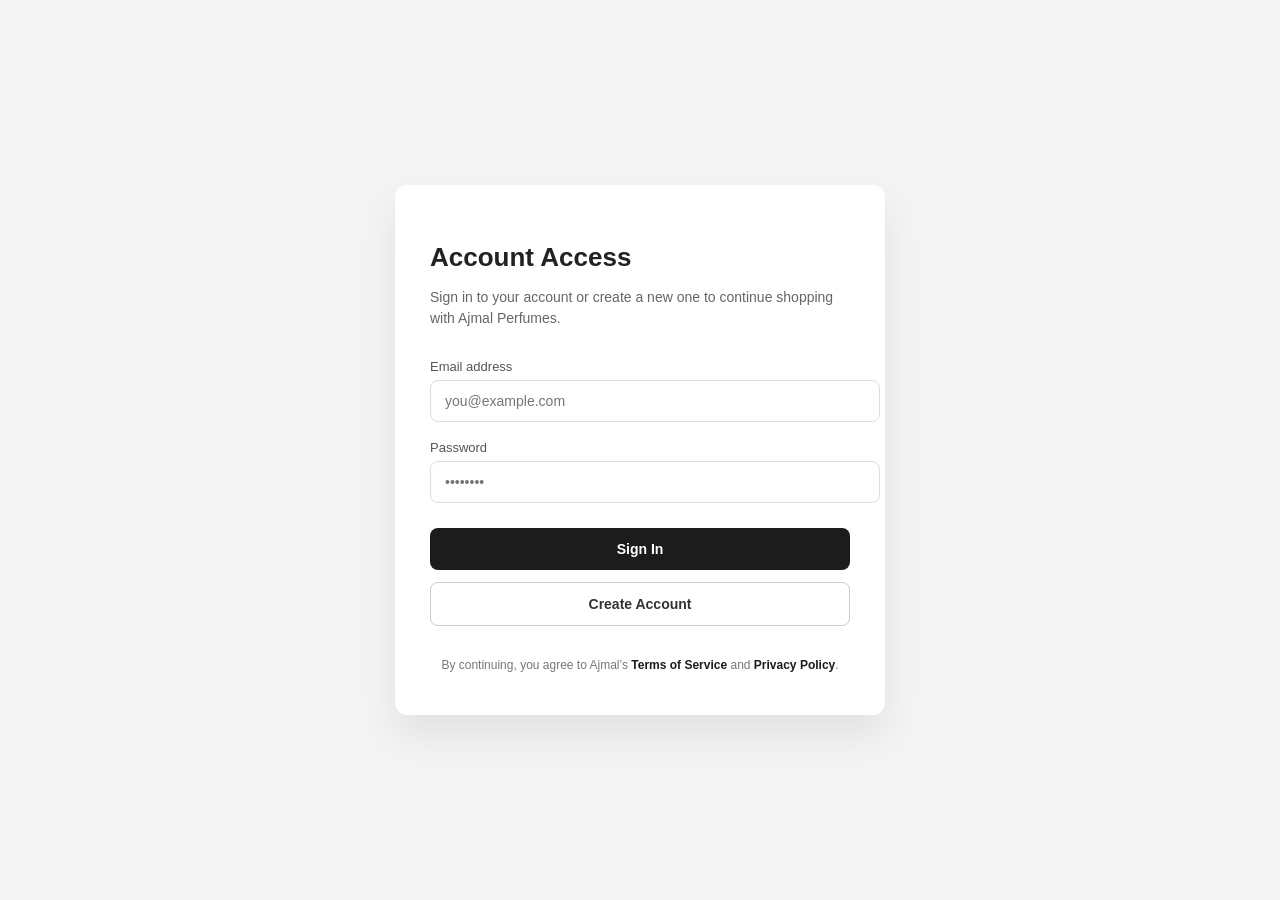
==== checkout.html @ 7a57c895 "Add files via upload" ====
<!DOCTYPE html>
<html lang="en">
<head>
    <meta charset="UTF-8">
    <title>Checkout | Ajmal Perfumes</title>
    <link rel="stylesheet" href="css/style.css">

    <style>
        .checkout-container {
            display: grid;
            grid-template-columns: 2fr 1fr;
            gap: 40px;
            margin-top: 40px;
        }

        .checkout-box {
            border: 1px solid #e5e5e5;
            border-radius: 10px;
            padding: 25px;
            background: #fff;
        }

        .checkout-box h3 {
            margin-bottom: 20px;
            font-size: 20px;
        }

        .checkout-box input,
        .checkout-box select {
            width: 100%;
            padding: 12px;
            margin-bottom: 15px;
            border: 1px solid #ddd;
            border-radius: 6px;
            font-size: 14px;
        }

        .order-item {
            display: flex;
            align-items: center;
            gap: 15px;
            margin-bottom: 15px;
        }

        .order-item img {
            width: 70px;
            height: 70px;
            object-fit: cover;
            border-radius: 6px;
        }

        .order-total {
            border-top: 1px solid #ddd;
            padding-top: 15px;
            margin-top: 15px;
            font-size: 16px;
        }

        .place-order-btn {
            width: 100%;
            padding: 14px;
            font-size: 15px;
            margin-top: 15px;
        }

        @media(max-width: 900px) {
            .checkout-container {
                grid-template-columns: 1fr;
            }
        }
    </style>
</head>
<body>

<!-- NAV -->
<nav>
    <a href="index.html">Home</a>
    <a href="products.html">Collections</a>
    <a href="cart.html">Cart</a>
</nav>

<section class="container">
    <h2>Checkout</h2>

    <div class="checkout-container">

        <!-- LEFT : SHIPPING + PAYMENT -->
        <div class="checkout-box">
            <h3>Shipping Details</h3>

            <input id="name" placeholder="Full Name">
            <input id="email" placeholder="Email">
            <input id="address" placeholder="Address">
            <input id="city" placeholder="City">
            <input id="pincode" placeholder="Pincode">

            <h3 style="margin-top:30px;">Payment Method</h3>

            <select id="payment">
                <option value="">Select Payment Method</option>
                <option>Credit / Debit Card</option>
                <option>UPI</option>
                <option>Cash on Delivery</option>
            </select>
        </div>

        <!-- RIGHT : ORDER SUMMARY -->
        <div class="checkout-box">
            <h3>Order Summary</h3>
            <div id="orderItems"></div>

            <div class="order-total" id="orderTotal"></div>

            <button class="place-order-btn" onclick="placeOrder()">
                Place Order
            </button>
        </div>

    </div>
</section>

<script>
let cart = JSON.parse(localStorage.getItem("cart")) || [];
let orderItems = document.getElementById("orderItems");
let total = 0;

if (cart.length === 0) {
    orderItems.innerHTML = "<p>Your cart is empty.</p>";
}

cart.forEach(item => {
    let subtotal = item.price * item.qty;
    total += subtotal;

    orderItems.innerHTML += `
        <div class="order-item">
            <img src="${item.image}">
            <div>
                <strong>${item.name}</strong><br>
                Qty: ${item.qty}<br>
                ₹${subtotal}
            </div>
        </div>
    `;
});

let tax = total * 0.18;
let grandTotal = total + tax;

document.getElementById("orderTotal").innerHTML = `
Subtotal: ₹${total}<br>
Tax (18%): ₹${tax.toFixed(2)}<br>
<strong>Grand Total: ₹${grandTotal.toFixed(2)}</strong>
`;

function placeOrder() {
    let name = document.getElementById("name").value;
    let email = document.getElementById("email").value;
    let address = document.getElementById("address").value;
    let payment = document.getElementById("payment").value;

    if (!name || !email || !address || !payment) {
        alert("Please fill all required details");
        return;
    }

    alert("Order placed successfully! Thank you for shopping with Ajmal.");

    localStorage.removeItem("cart");
    window.location.href = "index.html";
}
</script>

</body>
<script>
let cart1 = JSON.parse(localStorage.getItem("cart")) || [];

if (cart1.length === 0) {
    alert("Your cart is empty. Redirecting to products page.");
    window.location.href = "cart.html";
}
</script>
</html>
---- css/style.css ----
body {
    margin: 0;
    font-family: "Segoe UI", Arial, sans-serif;
}

header {
    background: #1c1c1c;
    color: white;
    text-align: center;
    padding: 30px;
}

nav {
    background: #333;
    text-align: center;
    padding: 12px;
}

nav a {
    color: white;
    margin: 0 15px;
    text-decoration: none;
    font-weight: 500;
}

nav a:hover {
    color: #c9a24d;
}

.banner {
    height: 300px;
    background: linear-gradient(to right, #2b2b2b, #1c1c1c);
    color: white;
    display: flex;
    justify-content: center;
    align-items: center;
    text-align: center;
}

.banner h2 {
    font-size: 36px;
}

.container {
    width: 85%;
    margin: auto;
    padding: 40px 0;
}

.center {
    text-align: center;
}

.products {
    display: grid;
    grid-template-columns: repeat(3,1fr);
    gap: 25px;
}

.product {
    border: 1px solid #ddd;
    border-radius: 10px;
    text-align: center;
    padding: 20px;
    transition: 0.3s;
}

.product:hover {
    box-shadow: 0 10px 25px rgba(0,0,0,0.15);
}

.product img {
    width: 100%;
    height: 220px;
    object-fit: cover;
}

button {
    background: #1c1c1c;
    color: white;
    border: none;
    padding: 10px 25px;
    border-radius: 20px;
    cursor: pointer;
}

button:hover {
    background: #c9a24d;
    color: black;
}

.cart-item {
    border-bottom: 1px solid #ddd;
    padding: 10px 0;
}

@media(max-width:768px) {
    .products {
        grid-template-columns: 1fr;
    }

    .banner h2 {
        font-size: 24px;
    }
}
.cart-bounce {
    animation: bounce 0.4s;
}

@keyframes bounce {
    0% { transform: scale(1); }
    50% { transform: scale(1.4); }
    100% { transform: scale(1); }
}

.toast {
    position: fixed;
    bottom: 30px;
    right: 30px;
    background: #111;
    color: white;
    padding: 14px 22px;
    border-radius: 6px;
    opacity: 0;
    transition: 0.4s;
}
.toast.show {
    opacity: 1;
}
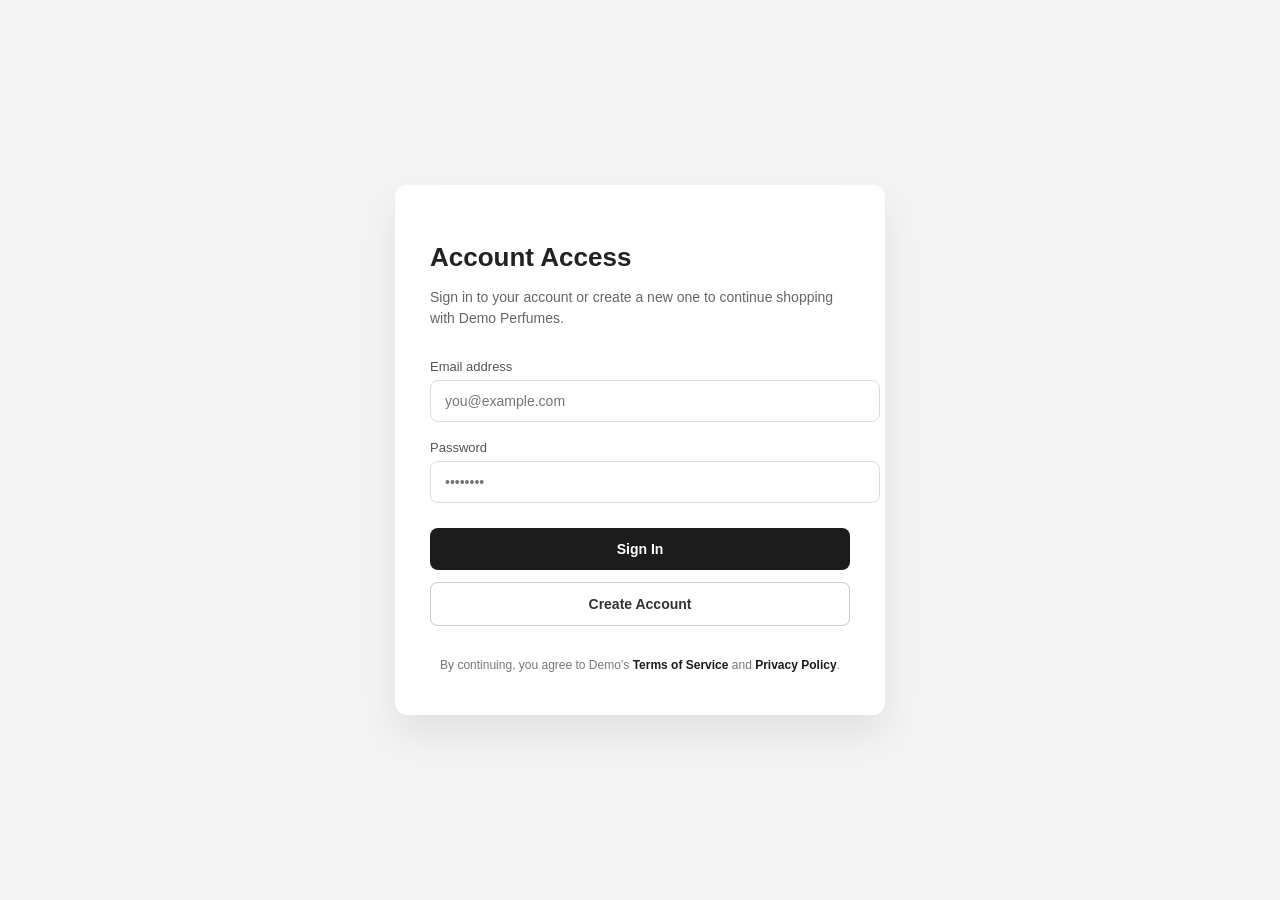
==== commit 005ee732: "Update" ====
--- a/checkout.html
+++ b/checkout.html
@@ -2,7 +2,7 @@
 <html lang="en">
 <head>
     <meta charset="UTF-8">
-    <title>Checkout | Ajmal Perfumes</title>
+    <title>Checkout | Demo Perfumes</title>
     <link rel="stylesheet" href="css/style.css">
 
     <style>
@@ -164,7 +164,7 @@
         return;
     }
 
-    alert("Order placed successfully! Thank you for shopping with Ajmal.");
+    alert("Order placed successfully! Thank you for shopping with Demo.");
 
     localStorage.removeItem("cart");
     window.location.href = "index.html";
